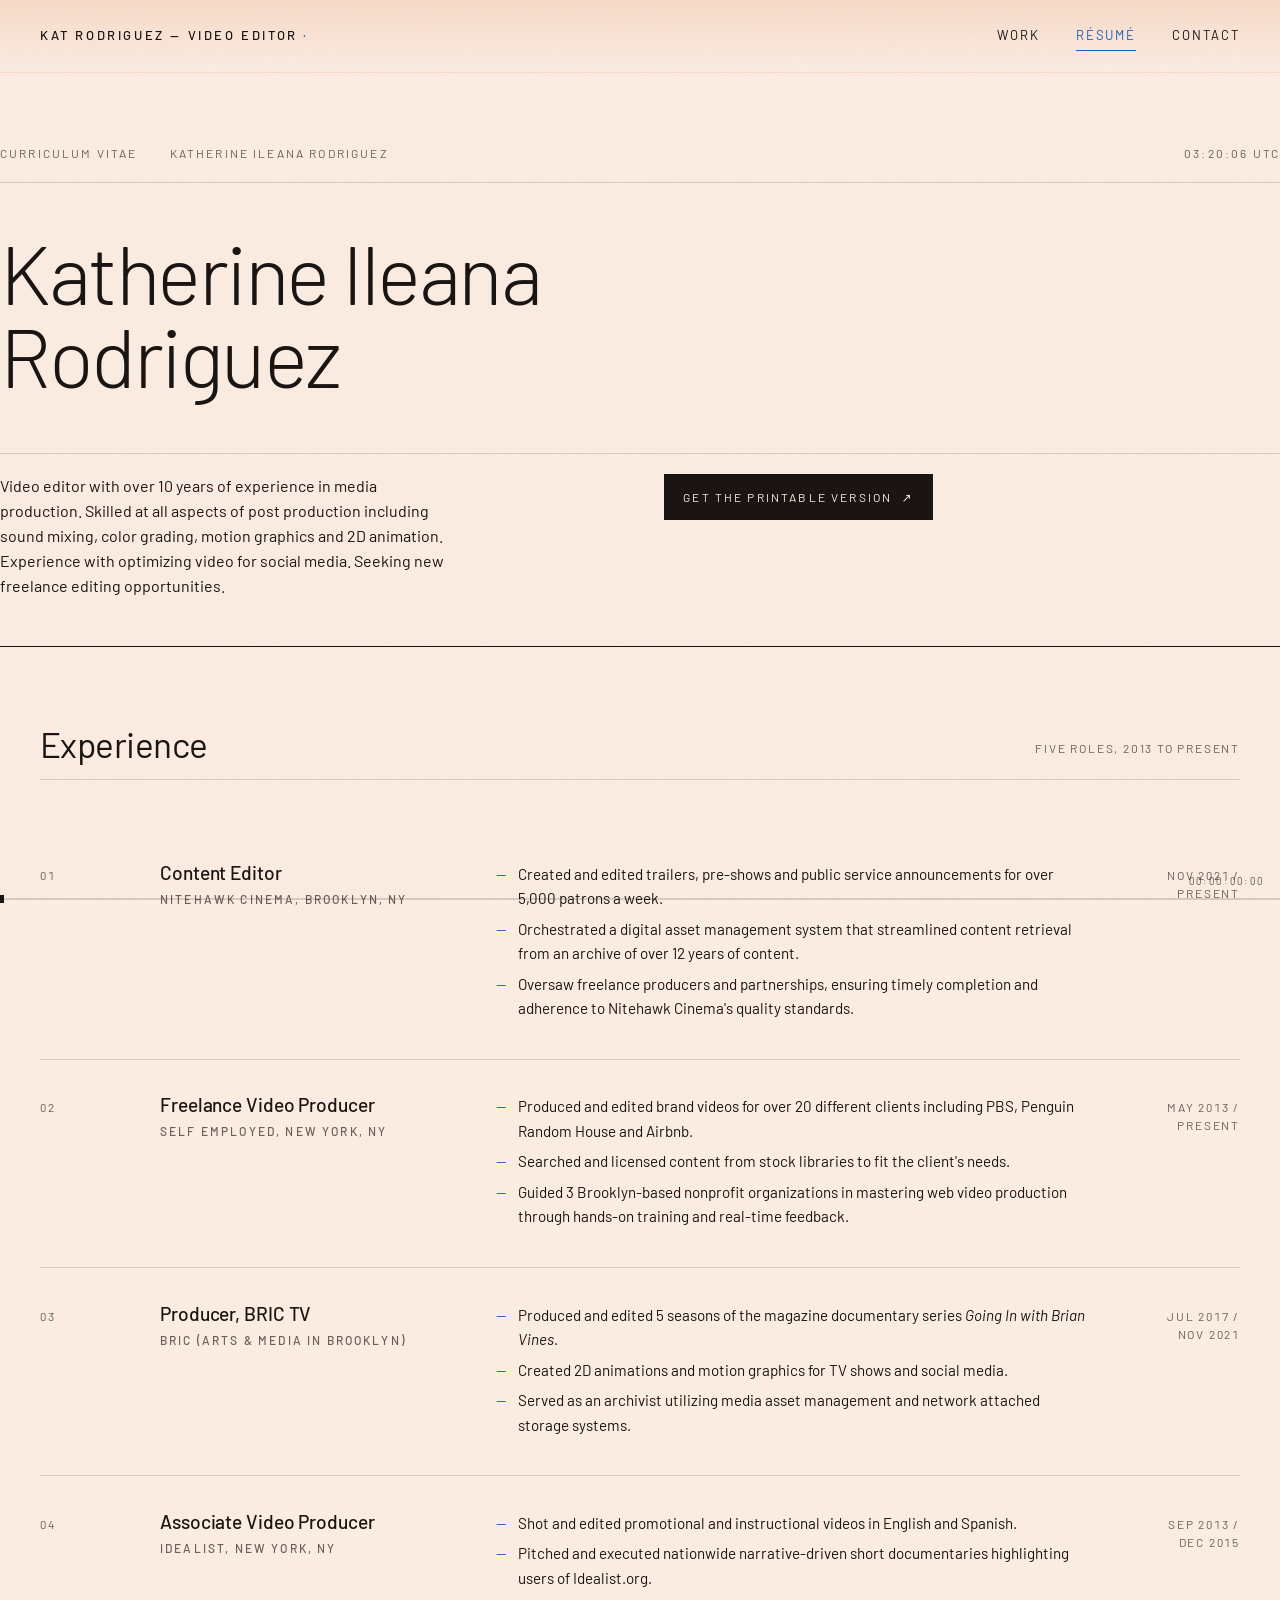
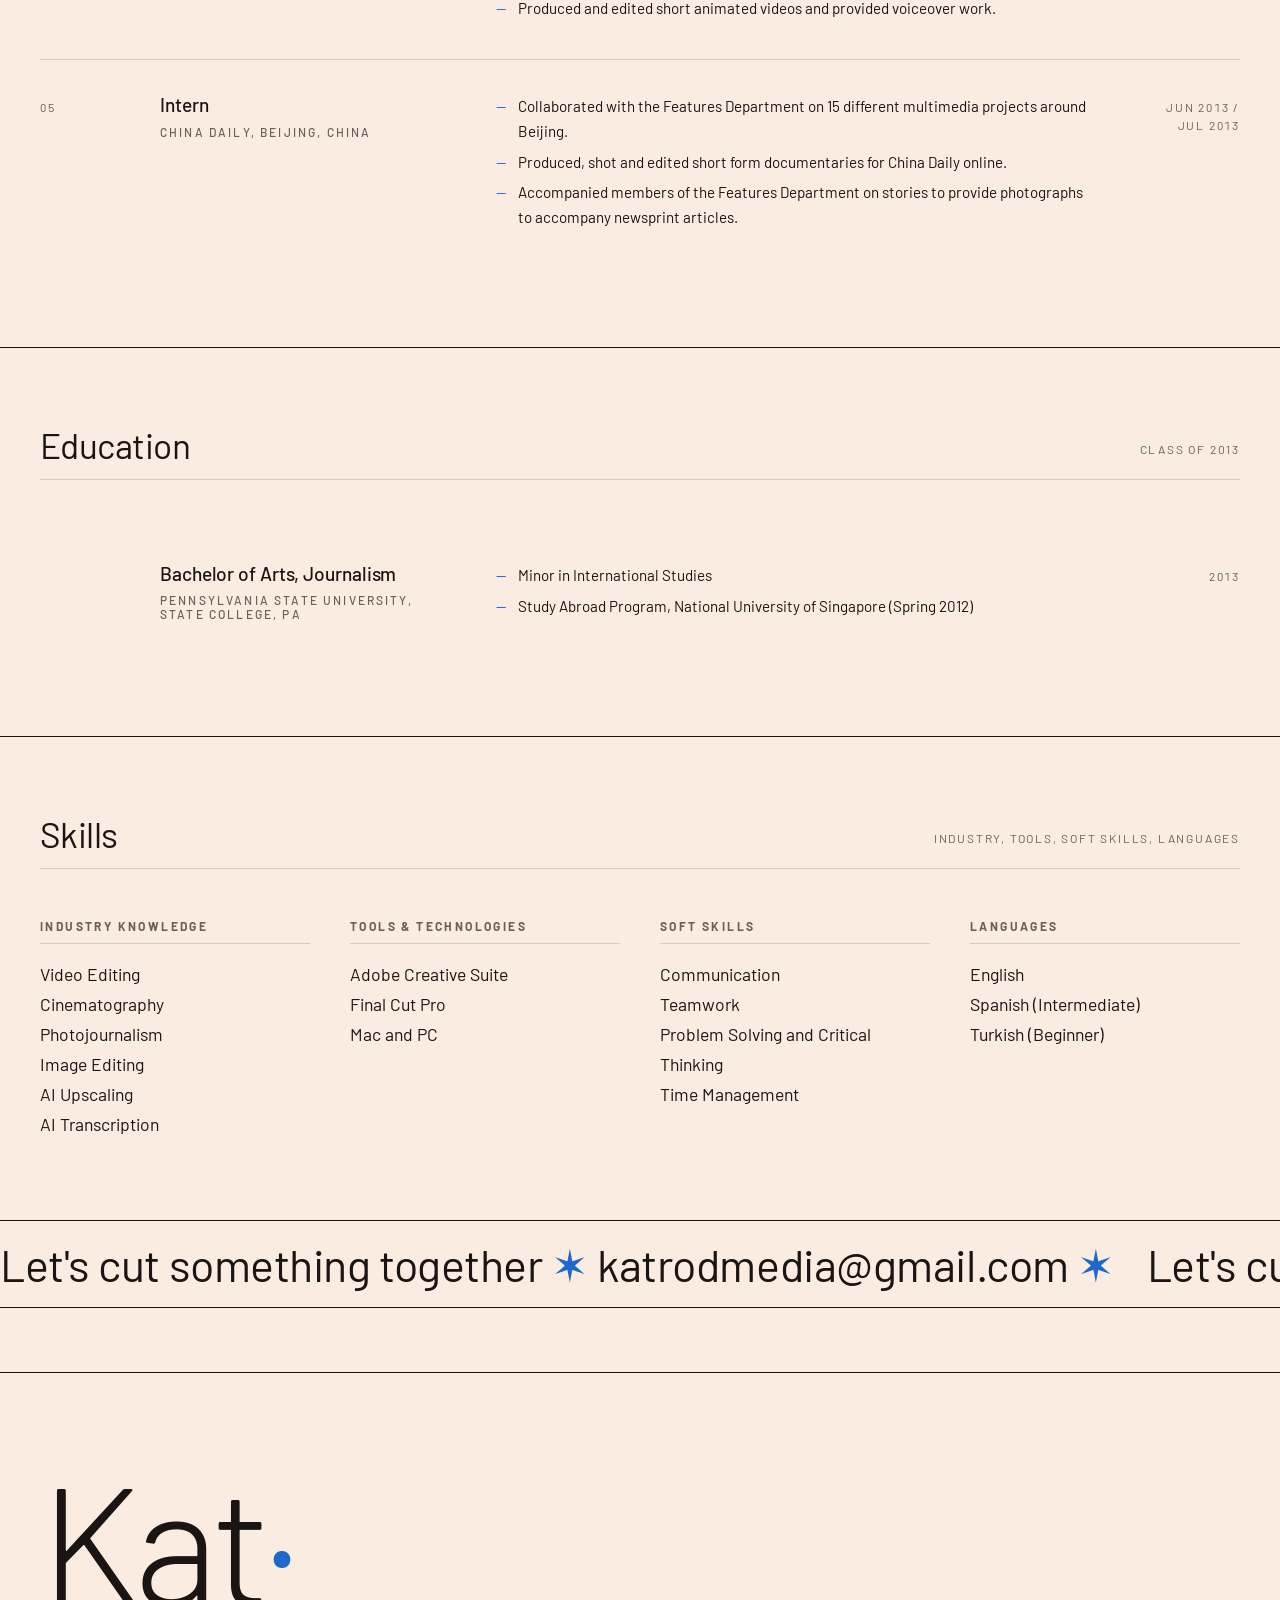
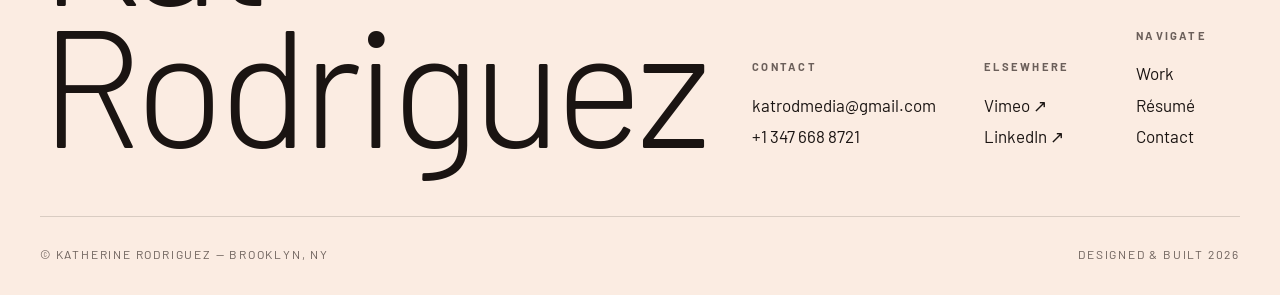
==== resume.html @ 5647196c "Add files" ====
<!doctype html>
<html lang="en">
<head>
  <meta charset="utf-8" />
  <meta name="viewport" content="width=device-width, initial-scale=1" />
  <title>Résumé — Kat Rodriguez</title>
  <meta name="description" content="Résumé of Katherine Ileana Rodriguez — video editor with 10+ years of media production experience across documentary, episodic, and brand work." />
  <meta property="og:title" content="Résumé — Kat Rodriguez" />
  <meta property="og:description" content="Video editor. Ten years across documentary, episodic, and brand work." />
  <meta property="og:image" content="assets/portrait.jpg" />
  <meta name="theme-color" content="#FBECE2" />
  <link rel="icon" href="data:image/svg+xml,%3Csvg xmlns='http://www.w3.org/2000/svg' viewBox='0 0 64 64'%3E%3Crect width='64' height='64' fill='%23FBECE2'/%3E%3Ctext x='32' y='44' text-anchor='middle' font-family='Georgia' font-style='italic' font-size='42' fill='%231D67CD'%3EK%3C/text%3E%3C/svg%3E" />
  <link rel="stylesheet" href="styles.css" />
</head>
<body>

<header>
  <a href="index.html" class="mark">Kat Rodriguez<span> — Video Editor</span> <span class="dot">·</span></a>
  <nav>
    <a href="index.html">Work</a>
    <a href="resume.html" class="current nav-cv">Résumé</a>
    <a href="contact.html">Contact</a>
  </nav>
</header>

<main>
  <section class="resume-head container">
    <div class="slate rise rise-sm">
      <div class="left">
        <span class="label">Curriculum Vitae</span>
        <span class="label">Katherine Ileana Rodriguez</span>
      </div>
      <div class="right">
        <span class="label" data-clock>—</span>
      </div>
    </div>

    <h1 class="resume-name rise d1">Katherine Ileana Rodriguez</h1>

    <div class="resume-sub rise d3">
      <p>Video editor with over 10 years of experience in media production. Skilled at all aspects of post production including sound mixing, color grading, motion graphics and 2D animation. Experience with optimizing video for social media. Seeking new freelance editing opportunities.</p>
      <div>
        <a class="btn" href="assets/kat-rodriguez-resume.pdf" target="_blank" rel="noopener">
          Get the printable version <span class="arrow">↗</span>
        </a>
      </div>
    </div>
  </section>

  <section class="resume-section reveal">
    <div class="container">
      <div class="resume-section-head">
        <h2>Experience</h2>
        <span class="meta">Five roles, 2013 to present</span>
      </div>

      <div class="resume-row">
        <span class="idx">01</span>
        <div class="resume-role">
          Content Editor
          <span class="company">Nitehawk Cinema, Brooklyn, NY</span>
        </div>
        <ul class="resume-bullets">
          <li>Created and edited trailers, pre-shows and public service announcements for over 5,000 patrons a week.</li>
          <li>Orchestrated a digital asset management system that streamlined content retrieval from an archive of over 12 years of content.</li>
          <li>Oversaw freelance producers and partnerships, ensuring timely completion and adherence to Nitehawk Cinema&apos;s quality standards.</li>
        </ul>
        <span class="resume-dates">Nov 2021 /<br/>Present</span>
      </div>

      <div class="resume-row">
        <span class="idx">02</span>
        <div class="resume-role">
          Freelance Video Producer
          <span class="company">Self Employed, New York, NY</span>
        </div>
        <ul class="resume-bullets">
          <li>Produced and edited brand videos for over 20 different clients including PBS, Penguin Random House and Airbnb.</li>
          <li>Searched and licensed content from stock libraries to fit the client&apos;s needs.</li>
          <li>Guided 3 Brooklyn-based nonprofit organizations in mastering web video production through hands-on training and real-time feedback.</li>
        </ul>
        <span class="resume-dates">May 2013 /<br/>Present</span>
      </div>

      <div class="resume-row">
        <span class="idx">03</span>
        <div class="resume-role">
          Producer, BRIC TV
          <span class="company">BRIC (Arts &amp; Media in Brooklyn)</span>
        </div>
        <ul class="resume-bullets">
          <li>Produced and edited 5 seasons of the magazine documentary series <em>Going In with Brian Vines</em>.</li>
          <li>Created 2D animations and motion graphics for TV shows and social media.</li>
          <li>Served as an archivist utilizing media asset management and network attached storage systems.</li>
        </ul>
        <span class="resume-dates">Jul 2017 /<br/>Nov 2021</span>
      </div>

      <div class="resume-row">
        <span class="idx">04</span>
        <div class="resume-role">
          Associate Video Producer
          <span class="company">Idealist, New York, NY</span>
        </div>
        <ul class="resume-bullets">
          <li>Shot and edited promotional and instructional videos in English and Spanish.</li>
          <li>Pitched and executed nationwide narrative-driven short documentaries highlighting users of Idealist.org.</li>
          <li>Produced and edited short animated videos and provided voiceover work.</li>
        </ul>
        <span class="resume-dates">Sep 2013 /<br/>Dec 2015</span>
      </div>

      <div class="resume-row">
        <span class="idx">05</span>
        <div class="resume-role">
          Intern
          <span class="company">China Daily, Beijing, China</span>
        </div>
        <ul class="resume-bullets">
          <li>Collaborated with the Features Department on 15 different multimedia projects around Beijing.</li>
          <li>Produced, shot and edited short form documentaries for China Daily online.</li>
          <li>Accompanied members of the Features Department on stories to provide photographs to accompany newsprint articles.</li>
        </ul>
        <span class="resume-dates">Jun 2013 /<br/>Jul 2013</span>
      </div>
    </div>
  </section>

  <section class="resume-section reveal">
    <div class="container">
      <div class="resume-section-head">
        <h2>Education</h2>
        <span class="meta">Class of 2013</span>
      </div>

      <div class="resume-row">
        <span class="idx" aria-hidden="true"></span>
        <div class="resume-role">
          Bachelor of Arts, Journalism
          <span class="company">Pennsylvania State University, State College, PA</span>
        </div>
        <ul class="resume-bullets">
          <li>Minor in International Studies</li>
          <li>Study Abroad Program, National University of Singapore (Spring 2012)</li>
        </ul>
        <span class="resume-dates">2013</span>
      </div>
    </div>
  </section>

  <section class="resume-section reveal">
    <div class="container">
      <div class="resume-section-head">
        <h2>Skills</h2>
        <span class="meta">Industry, tools, soft skills, languages</span>
      </div>

      <div class="skills-grid">
        <div class="skill-col">
          <h3>Industry Knowledge</h3>
          <ul>
            <li>Video Editing</li>
            <li>Cinematography</li>
            <li>Photojournalism</li>
            <li>Image Editing</li>
            <li>AI Upscaling</li>
            <li>AI Transcription</li>
          </ul>
        </div>
        <div class="skill-col">
          <h3>Tools &amp; Technologies</h3>
          <ul>
            <li>Adobe Creative Suite</li>
            <li>Final Cut Pro</li>
            <li>Mac and PC</li>
          </ul>
        </div>
        <div class="skill-col">
          <h3>Soft Skills</h3>
          <ul>
            <li>Communication</li>
            <li>Teamwork</li>
            <li>Problem Solving and Critical Thinking</li>
            <li>Time Management</li>
          </ul>
        </div>
        <div class="skill-col">
          <h3>Languages</h3>
          <ul>
            <li>English</li>
            <li>Spanish (Intermediate)</li>
            <li>Turkish (Beginner)</li>
          </ul>
        </div>
      </div>
    </div>
  </section>

  <div class="marquee" aria-hidden="true">
    <div class="marquee-track">
      <span>Let&apos;s cut something together <span class="dot">✶</span> katrodmedia@gmail.com <span class="dot">✶</span></span>
      <span>Let&apos;s cut something together <span class="dot">✶</span> katrodmedia@gmail.com <span class="dot">✶</span></span>
    </div>
  </div>
</main>

<footer>
  <div class="container">
    <div class="footer-grid">
      <div class="footer-mark">
        Kat<span class="dot">·</span><br/>
        Rodriguez
      </div>
      <div class="footer-col">
        <h4>Contact</h4>
        <a href="mailto:katrodmedia@gmail.com">katrodmedia@gmail.com</a>
        <a href="tel:+13476688721">+1 347 668 8721</a>
      </div>
      <div class="footer-col">
        <h4>Elsewhere</h4>
        <a href="https://vimeo.com/katrod" target="_blank" rel="noopener">Vimeo ↗</a>
        <a href="https://www.linkedin.com/in/katherineirodriguez" target="_blank" rel="noopener">LinkedIn ↗</a>
      </div>
      <div class="footer-col">
        <h4>Navigate</h4>
        <a href="index.html">Work</a>
        <a href="resume.html">Résumé</a>
        <a href="contact.html">Contact</a>
      </div>
    </div>
    <div class="footer-meta">
      <span>© Katherine Rodriguez — Brooklyn, NY</span>
      <span>Designed &amp; built 2026</span>
    </div>
  </div>
</footer>

<div class="timeline" aria-hidden="true">
  <div class="timeline-progress"></div>
  <div class="timeline-head"></div>
</div>
<div class="timeline-tc" aria-hidden="true" data-scroll-tc>00:00:00:00</div>

<script src="main.js"></script>
</body>
</html>
---- styles.css ----
@import url('https://fonts.googleapis.com/css2?family=Barlow:ital,wght@0,300;0,400;0,500;0,600;1,300;1,400;1,500&display=swap');

:root {
  --bg: #FBECE2;
  --bg-deep: #F4E1D2;
  --ink: #1A1412;
  --ink-soft: #6B5F5A;
  --rule-soft: rgba(26, 20, 18, 0.15);
  --accent: #1D67CD;
  --accent-deep: #0D4E9F;
  --mat: #1a1412;
}

* { margin: 0; padding: 0; box-sizing: border-box; }

html { scroll-behavior: smooth; }

body {
  background: var(--bg);
  color: var(--ink);
  font-family: 'Barlow', system-ui, -apple-system, sans-serif;
  font-weight: 400;
  font-size: 17px;
  line-height: 1.5;
  -webkit-font-smoothing: antialiased;
  text-rendering: optimizeLegibility;
  overflow-x: hidden;
}

/* Film grain — gives everything a tactile, photographic feel */
body::before {
  content: '';
  position: fixed; inset: 0;
  background-image: url("data:image/svg+xml,%3Csvg viewBox='0 0 400 400' xmlns='http://www.w3.org/2000/svg'%3E%3Cfilter id='n'%3E%3CfeTurbulence type='fractalNoise' baseFrequency='0.85' numOctaves='3' stitchTiles='stitch'/%3E%3C/filter%3E%3Crect width='100%25' height='100%25' filter='url(%23n)' opacity='0.55'/%3E%3C/svg%3E");
  opacity: 0.06;
  pointer-events: none;
  z-index: 100;
  mix-blend-mode: multiply;
}

::selection { background: var(--accent); color: var(--bg); }

a { color: inherit; text-decoration: none; }

.em { font-style: italic; color: var(--accent); font-weight: 400; }
.mono { font-variant-numeric: tabular-nums; }
.label { font-size: 0.75rem; letter-spacing: 0.18em; text-transform: uppercase; color: var(--ink-soft); }

.container { max-width: 1480px; margin: 0 auto; padding: 0 2.5rem; }

/* ———————————————————————————————————————————————————— header */
header {
  position: fixed; top: 0; left: 0; right: 0;
  padding: 1.5rem 2.5rem;
  display: flex; justify-content: space-between; align-items: center;
  z-index: 60;
  font-size: 0.8125rem;
  letter-spacing: 0.15em;
  text-transform: uppercase;
  mix-blend-mode: multiply;
  background: linear-gradient(to bottom, var(--bg), transparent);
  transition: background 0.3s ease, padding 0.3s ease, border-color 0.3s ease;
  border-bottom: 1px solid transparent;
}
header.scrolled {
  mix-blend-mode: normal;
  background: rgba(251, 236, 226, 0.88);
  -webkit-backdrop-filter: blur(10px) saturate(140%);
  backdrop-filter: blur(10px) saturate(140%);
  border-bottom-color: var(--rule-soft);
  padding-top: 1rem; padding-bottom: 1rem;
}
header .mark { font-weight: 500; letter-spacing: 0.2em; }
header .mark .dot { color: var(--accent); }
header nav { display: flex; gap: 2.25rem; }
header nav a { position: relative; padding: 2px 0; transition: color 0.2s; }
header nav a::after {
  content: ''; position: absolute; bottom: -3px; left: 0; height: 1px;
  width: 100%; background: currentColor; transform: scaleX(0); transform-origin: right;
  transition: transform 0.3s cubic-bezier(0.65, 0, 0.35, 1);
}
header nav a:hover::after, header nav a.current::after { transform: scaleX(1); transform-origin: left; }
header nav a.current { color: var(--accent); }

/* ———————————————————————————————————————————————————— hero */
.hero { padding: 8rem 0 3rem; position: relative; }
.slate {
  display: flex; justify-content: space-between; align-items: baseline;
  padding-bottom: 1.25rem; margin-bottom: 3rem;
  border-bottom: 1px solid var(--rule-soft);
}
.slate .left, .slate .right { display: flex; gap: 2rem; flex-wrap: wrap; }

.hero-grid {
  display: grid;
  grid-template-columns: 7fr 5fr;
  gap: 4rem;
  align-items: center;
}

.hero-display {
  font-family: 'Barlow', sans-serif;
  font-weight: 300;
  font-size: clamp(2.75rem, 7.5vw, 6.75rem);
  line-height: 1;
  letter-spacing: -0.025em;
  max-width: 12ch;
}
.hero-display .em { font-weight: 300; }

.hero-sub { margin-top: 2.25rem; max-width: 42ch; }
.hero-sub p { font-size: 1.0625rem; line-height: 1.55; margin-bottom: 1rem; color: var(--ink); }
.hero-sub p:last-child { margin-bottom: 0; color: var(--ink-soft); }

.hero-ctas { margin-top: 2.5rem; display: flex; gap: 0.75rem; flex-wrap: wrap; }

.hero-photo {
  aspect-ratio: 4/5;
  position: relative;
  margin-right: 14px;
  margin-bottom: 14px;
}
.hero-photo::before {
  content: '';
  position: absolute; inset: 0;
  background: var(--mat);
  transform: translate(14px, 14px);
  border-radius: 4px;
  z-index: 0;
  transition: transform 0.6s cubic-bezier(0.2, 0, 0, 1);
}
.hero-photo img {
  position: relative;
  z-index: 1;
  width: 100%; height: 100%;
  object-fit: cover;
  border-radius: 4px;
  display: block;
  box-shadow: 0 20px 40px -24px rgba(26, 20, 18, 0.35);
  transition: transform 0.6s cubic-bezier(0.2, 0, 0, 1);
}
.hero-photo:hover::before { transform: translate(18px, 18px); }
.hero-photo:hover img { transform: translate(-2px, -2px); }
.hero-photo::after {
  content: attr(data-caption);
  position: absolute;
  top: calc(100% + 1.5rem);
  left: 0;
  font-size: 0.7rem;
  letter-spacing: 0.22em;
  text-transform: uppercase;
  color: var(--ink-soft);
  z-index: 2;
}

/* ———————————————————————————————————————————————————— selected works */
.works { padding: 6rem 0 3rem; scroll-margin-top: 4rem; }
.works-head {
  display: flex; justify-content: space-between; align-items: baseline;
  padding-bottom: 1.25rem; margin-bottom: 0;
  border-bottom: 1px solid var(--ink);
}
.works-head .title { font-family: 'Barlow', sans-serif; font-weight: 400; font-size: clamp(1.5rem, 2.75vw, 2.25rem); line-height: 1; letter-spacing: -0.015em; }
.works-head .count { font-size: 0.8125rem; letter-spacing: 0.15em; text-transform: uppercase; color: var(--ink-soft); }

.project {
  display: grid;
  grid-template-columns: 3rem 1fr 2.5rem;
  gap: 2.5rem;
  align-items: start;
  padding: 2.25rem 0;
  border-bottom: 1px solid var(--rule-soft);
  transition: padding 0.35s cubic-bezier(0.2, 0, 0, 1), color 0.25s;
  cursor: pointer;
  position: relative;
}
.project:hover { padding-left: 1.5rem; color: var(--accent); }
.project::before {
  content: ''; position: absolute; left: 0; top: 50%;
  width: 0.5rem; height: 1px; background: var(--accent);
  opacity: 0; transform: translateX(-0.5rem);
  transition: opacity 0.3s, transform 0.3s;
}
.project:hover::before { opacity: 1; transform: translateX(0); }
.project .num { font-size: 0.75rem; letter-spacing: 0.15em; color: var(--ink-soft); font-variant-numeric: tabular-nums; padding-top: 0.6rem; }
.project .title {
  font-family: 'Barlow', sans-serif;
  font-weight: 400;
  font-size: clamp(1.4rem, 3vw, 2.5rem);
  line-height: 1.05;
  letter-spacing: -0.015em;
}
.project .title em { font-style: italic; font-weight: 400; color: var(--ink-soft); }
.project:hover .title em { color: currentColor; }
.project-meta {
  list-style: none;
  display: flex;
  flex-wrap: wrap;
  gap: 0.45rem 1.25rem;
  margin-top: 0.85rem;
  font-size: 0.7rem;
  letter-spacing: 0.18em;
  text-transform: uppercase;
  color: var(--ink-soft);
  font-variant-numeric: tabular-nums;
}
.project-meta li { position: relative; }
.project-meta li + li::before {
  content: ''; position: absolute; left: -0.7rem; top: 50%;
  width: 3px; height: 3px;
  border-radius: 50%;
  background: var(--rule-soft);
  transform: translateY(-50%);
}
.project:hover .project-meta { color: inherit; }
.project:hover .project-meta li + li::before { background: currentColor; opacity: 0.35; }
.project .arrow {
  font-size: 1.35rem; padding-top: 0.35rem; text-align: right;
  transition: transform 0.35s cubic-bezier(0.2, 0, 0, 1);
}
.project:hover .arrow { transform: translate(4px, -4px); }

.works-foot {
  display: grid;
  grid-template-columns: 1fr auto;
  gap: 2rem;
  align-items: center;
  padding: 2.5rem 1.25rem 2.5rem 0;
  border-top: 1px solid var(--ink);
  margin-top: 1rem;
  color: var(--ink);
  text-decoration: none;
  transition: color 0.25s, padding 0.4s cubic-bezier(0.2, 0, 0, 1);
  position: relative;
  overflow: hidden;
}
.works-foot::after {
  content: ''; position: absolute; left: 0; right: 0; bottom: 0;
  height: 0; background: var(--ink);
  transition: height 0.35s cubic-bezier(0.2, 0, 0, 1);
}
.works-foot:hover { padding-left: 1.5rem; color: var(--bg); }
.works-foot:hover::after { height: 100%; top: 0; }
.works-foot > * { position: relative; z-index: 1; }
.works-foot .label {
  display: block;
  font-size: 0.75rem; letter-spacing: 0.2em; text-transform: uppercase;
  color: var(--ink-soft);
  margin-bottom: 0.4rem;
  transition: color 0.25s;
}
.works-foot:hover .label { color: rgba(251,236,226,0.6); }
.works-foot .prompt {
  font-family: 'Barlow', sans-serif;
  font-weight: 300;
  font-size: clamp(1.75rem, 3.75vw, 2.75rem);
  line-height: 1;
  letter-spacing: -0.02em;
}
.works-foot .arrow {
  font-size: clamp(1.75rem, 3.5vw, 2.5rem);
  line-height: 1;
  transition: transform 0.4s cubic-bezier(0.2, 0, 0, 1);
}
.works-foot:hover .arrow { transform: translate(8px, -8px); }

/* Hover preview — floats near cursor */
.preview {
  position: fixed;
  width: 420px; aspect-ratio: 16/9;
  pointer-events: none;
  opacity: 0;
  transform: translate(-50%, -50%) scale(0.92) rotate(-1.5deg);
  transition: opacity 0.28s cubic-bezier(0.2, 0, 0, 1), transform 0.28s cubic-bezier(0.2, 0, 0, 1);
  z-index: 40;
  overflow: hidden;
  box-shadow: 0 30px 80px -20px rgba(26,20,18,0.35);
}
.preview.active { opacity: 1; transform: translate(-50%, -50%) scale(1) rotate(-1.5deg); }
.pv-media { position: absolute; inset: 0; overflow: hidden; background: #0b0706; }
.pv-thumb { width: 100%; height: 100%; object-fit: cover; display: block; filter: saturate(1.05); }
.pv-video { position: absolute; inset: 0; opacity: 0; transition: opacity 0.35s ease; pointer-events: none; }
.pv-video.ready { opacity: 1; }
.pv-video iframe { width: 100%; height: 100%; border: 0; pointer-events: none; }
.preview-chrome {
  position: absolute; inset: 0; display: flex; flex-direction: column; justify-content: space-between;
  padding: 0.75rem 1rem; color: white;
  font-size: 0.6875rem; letter-spacing: 0.2em; text-transform: uppercase;
  background: linear-gradient(to bottom, rgba(0,0,0,0.45), rgba(0,0,0,0.1) 30%, rgba(0,0,0,0) 60%, rgba(0,0,0,0.55));
  font-variant-numeric: tabular-nums;
}
.preview-chrome .tc { display: flex; justify-content: space-between; }
.preview-chrome .play { display: flex; justify-content: space-between; align-items: center; }
.preview-chrome .play-btn {
  display: inline-flex; align-items: center; gap: 0.5rem;
  font-size: 0.6875rem; letter-spacing: 0.25em;
}

/* ———————————————————————————————————————————————————— clients masthead */
.clients {
  padding: 6rem 0 4rem;
}
.clients-head {
  display: flex; justify-content: space-between; align-items: baseline;
  padding-bottom: 1.25rem; margin-bottom: 2.5rem;
  border-bottom: 1px solid var(--rule-soft);
}
.clients-head .title {
  font-family: 'Barlow', sans-serif; font-weight: 400;
  font-size: clamp(1.25rem, 2.25vw, 1.875rem);
  line-height: 1; letter-spacing: -0.01em;
}
.clients-head .count { font-size: 0.75rem; letter-spacing: 0.15em; text-transform: uppercase; color: var(--ink-soft); }

.clients-grid {
  display: grid;
  grid-template-columns: repeat(3, 1fr);
  gap: 0;
}
.clients-grid li {
  list-style: none;
  font-family: 'Barlow', sans-serif;
  font-weight: 300;
  font-size: clamp(1.35rem, 2.3vw, 1.85rem);
  line-height: 1.2;
  letter-spacing: -0.015em;
  padding: 1rem 0;
  border-top: 1px solid var(--rule-soft);
  position: relative;
}
.clients-grid li:nth-child(-n+3) { border-top: 0; padding-top: 0; }
.clients-grid li .role {
  display: block;
  font-size: 0.7rem; letter-spacing: 0.2em; text-transform: uppercase;
  color: var(--ink-soft); font-weight: 400;
  margin-top: 0.25rem;
}

/* ———————————————————————————————————————————————————— timeline playhead */
.timeline {
  position: fixed;
  bottom: 0; left: 0; right: 0;
  height: 2px;
  background: var(--rule-soft);
  z-index: 55;
  pointer-events: none;
}
.timeline-progress {
  height: 100%;
  width: 0;
  background: var(--ink);
  transition: width 0.08s linear;
}
.timeline-head {
  position: absolute;
  top: -3px; left: 0;
  width: 8px; height: 8px;
  background: var(--ink);
  transform: translateX(-4px);
  transition: left 0.08s linear;
}
.timeline-tc {
  position: fixed;
  bottom: 10px; right: 1rem;
  font-size: 0.65rem; letter-spacing: 0.2em;
  color: var(--ink-soft);
  font-variant-numeric: tabular-nums;
  pointer-events: none;
  z-index: 55;
  mix-blend-mode: multiply;
}

/* ———————————————————————————————————————————————————— about strip */
.about {
  display: grid; grid-template-columns: 5fr 7fr;
  gap: 4rem; align-items: center;
  padding: 9rem 0;
}
.about-photo {
  aspect-ratio: 4/5;
  overflow: hidden;
  position: relative;
  background: var(--accent);
}
.about-photo img {
  width: 100%; height: 100%; object-fit: cover;
  mix-blend-mode: multiply;
  filter: contrast(1.08) saturate(0.9);
  transition: transform 1.2s cubic-bezier(0.2, 0, 0, 1);
}
.about-photo:hover img { transform: scale(1.03); }
.about-photo::after {
  content: attr(data-caption);
  position: absolute; bottom: 0.75rem; left: 0.75rem;
  color: var(--bg);
  font-size: 0.6875rem; letter-spacing: 0.22em; text-transform: uppercase;
  mix-blend-mode: difference;
}
.about-text { font-family: 'Barlow', sans-serif; font-weight: 400; font-size: clamp(1.1rem, 1.5vw, 1.25rem); line-height: 1.6; max-width: 50ch; }
.about-text p + p { margin-top: 1.25rem; }
.about-text a { color: var(--accent); border-bottom: 1px solid currentColor; padding-bottom: 1px; }
.about-text a:hover { color: var(--accent-deep); }

.about-meta {
  margin-top: 3rem;
  display: grid; grid-template-columns: 1fr 1fr 1fr; gap: 2rem;
  padding-top: 1.25rem;
  border-top: 1px solid var(--rule-soft);
  font-family: 'Barlow', sans-serif;
}
.about-meta dt { font-size: 0.7rem; letter-spacing: 0.18em; text-transform: uppercase; color: var(--ink-soft); margin-bottom: 0.35rem; }
.about-meta dd { font-size: 0.9rem; }

/* ———————————————————————————————————————————————————— marquee */
.marquee {
  overflow: hidden; white-space: nowrap;
  border-top: 1px solid var(--ink); border-bottom: 1px solid var(--ink);
  padding: 1.3rem 0;
  font-family: 'Barlow', sans-serif;
  font-weight: 400;
  font-size: clamp(1.5rem, 3.5vw, 3rem);
  letter-spacing: -0.01em;
  line-height: 1;
}
.marquee-track { display: inline-flex; gap: 2rem; animation: marquee 55s linear infinite; white-space: nowrap; will-change: transform; }
.marquee-track .dot { color: var(--accent); }
@keyframes marquee { from { transform: translateX(0); } to { transform: translateX(-50%); } }

/* ———————————————————————————————————————————————————— footer */
footer {
  padding: 6rem 0 2rem;
  border-top: 1px solid var(--ink);
  margin-top: 4rem;
}
.footer-grid { display: grid; grid-template-columns: 2fr 1fr 1fr 1fr; gap: 3rem; align-items: end; }
.footer-mark {
  font-family: 'Barlow', sans-serif; font-weight: 300;
  font-size: clamp(4rem, 13vw, 13rem);
  line-height: 0.85;
  letter-spacing: -0.04em;
}
.footer-mark .dot { color: var(--accent); }
.footer-col h4 { font-size: 0.7rem; letter-spacing: 0.2em; text-transform: uppercase; margin-bottom: 0.85rem; color: var(--ink-soft); }
.footer-col a { display: block; padding: 0.18rem 0; transition: color 0.2s, padding 0.2s; }
.footer-col a:hover { color: var(--accent); padding-left: 0.35rem; }
.footer-meta {
  padding-top: 1.75rem; margin-top: 4rem;
  border-top: 1px solid var(--rule-soft);
  display: flex; justify-content: space-between; flex-wrap: wrap; gap: 1rem;
  font-size: 0.75rem; letter-spacing: 0.15em; text-transform: uppercase;
  color: var(--ink-soft);
}

/* ———————————————————————————————————————————————————— lightbox */
.lightbox {
  position: fixed; inset: 0;
  background: rgba(10, 7, 5, 0.94);
  display: flex; align-items: center; justify-content: center;
  z-index: 200;
  opacity: 0; pointer-events: none;
  transition: opacity 0.35s cubic-bezier(0.2, 0, 0, 1);
  backdrop-filter: blur(6px);
}
.lightbox.active { opacity: 1; pointer-events: all; }
.lightbox-inner { width: 92%; max-width: 1280px; aspect-ratio: 16/9; position: relative; box-shadow: 0 50px 120px -10px rgba(0,0,0,0.6); }
.lightbox iframe { width: 100%; height: 100%; border: 0; display: block; background: black; }
.lightbox-close {
  position: absolute; top: -2.75rem; right: 0;
  background: none; border: none; color: rgba(255,255,255,0.7); cursor: pointer;
  font-size: 0.75rem; letter-spacing: 0.25em; text-transform: uppercase;
  padding: 0.5rem 0.5rem 0.5rem 1rem; transition: color 0.2s;
  font-family: 'Barlow', sans-serif;
}
.lightbox-close:hover { color: white; }

/* ———————————————————————————————————————————————————— resume */
.resume-head { padding: 9rem 0 3rem; }
.resume-name {
  font-family: 'Barlow', sans-serif;
  font-weight: 300;
  font-size: clamp(2.5rem, 6.5vw, 5.5rem);
  line-height: 1;
  letter-spacing: -0.03em;
  max-width: 18ch;
}
.resume-name .em { font-weight: 300; }
.resume-sub {
  display: grid; grid-template-columns: 1fr 1fr;
  gap: 3rem; margin-top: 3.5rem;
  padding-top: 1.25rem;
  border-top: 1px solid var(--rule-soft);
}
.resume-sub p { font-size: 1rem; line-height: 1.55; max-width: 50ch; }
.btn {
  display: inline-flex; align-items: center; gap: 0.6rem;
  padding: 0.85rem 1.2rem;
  background: var(--ink); color: var(--bg);
  font-size: 0.75rem; letter-spacing: 0.18em; text-transform: uppercase;
  transition: background 0.2s, transform 0.2s;
}
.btn:hover { background: var(--accent); transform: translateY(-2px); }
.btn .arrow { display: inline-block; transition: transform 0.25s cubic-bezier(0.2, 0, 0, 1); }
.btn:hover .arrow { transform: translateY(3px); }

.btn-ghost {
  display: inline-flex; align-items: center; gap: 0.6rem;
  padding: 0.85rem 1.2rem;
  border: 1px solid var(--ink);
  color: var(--ink);
  font-size: 0.75rem; letter-spacing: 0.18em; text-transform: uppercase;
  transition: background 0.2s, color 0.2s, border-color 0.2s;
}
.btn-ghost:hover { background: var(--ink); color: var(--bg); }
.btn-ghost .arrow { display: inline-block; transition: transform 0.2s; }
.btn-ghost:hover .arrow { transform: translate(2px, 0); }

.resume-section { padding: 5rem 0; border-top: 1px solid var(--ink); }
.resume-section-head {
  display: grid; grid-template-columns: 1fr 3fr; gap: 3rem;
  margin-bottom: 3rem;
  padding-bottom: 1rem;
  border-bottom: 1px solid var(--rule-soft);
}
.resume-section-head h2 { font-family: 'Barlow', sans-serif; font-weight: 400; font-size: clamp(1.5rem, 2.75vw, 2.25rem); line-height: 1; letter-spacing: -0.015em; }
.resume-section-head .meta { font-size: 0.75rem; letter-spacing: 0.15em; text-transform: uppercase; color: var(--ink-soft); text-align: right; padding-top: 0.75rem; }

.resume-row {
  display: grid; grid-template-columns: 5rem 1fr 2fr 7rem;
  gap: 2.5rem;
  padding: 2rem 0;
  border-bottom: 1px solid var(--rule-soft);
  align-items: baseline;
}
.resume-row:last-of-type { border-bottom: 0; }
.resume-row .idx { font-size: 0.75rem; letter-spacing: 0.15em; color: var(--ink-soft); font-variant-numeric: tabular-nums; padding-top: 0.4rem; }
.resume-role {
  font-family: 'Barlow', sans-serif;
  font-weight: 500;
  font-size: clamp(1.1rem, 1.5vw, 1.35rem);
  line-height: 1.2;
  letter-spacing: -0.005em;
}
.resume-role .company {
  display: block;
  font-family: 'Barlow', sans-serif; font-weight: 500;
  font-size: 0.75rem; letter-spacing: 0.18em; text-transform: uppercase;
  color: var(--ink-soft); margin-top: 0.5rem;
}
.resume-bullets { font-size: 0.95rem; line-height: 1.6; }
.resume-bullets li { list-style: none; padding-left: 1.35rem; position: relative; margin-bottom: 0.4rem; }
.resume-bullets li::before { content: '—'; position: absolute; left: 0; color: var(--accent); }
.resume-dates {
  font-size: 0.75rem; letter-spacing: 0.15em; text-transform: uppercase;
  color: var(--ink-soft); text-align: right;
  font-variant-numeric: tabular-nums;
  padding-top: 0.4rem;
}

.skills-grid { display: grid; grid-template-columns: repeat(4, 1fr); gap: 2.5rem; }
@media (max-width: 1100px) { .skills-grid { grid-template-columns: repeat(2, 1fr); } }
.skill-col h3 { font-size: 0.75rem; letter-spacing: 0.2em; text-transform: uppercase; margin-bottom: 1rem; color: var(--ink-soft); padding-bottom: 0.5rem; border-bottom: 1px solid var(--rule-soft); }
.skill-col ul { list-style: none; }
.skill-col li { font-family: 'Barlow', sans-serif; font-weight: 400; font-size: 1.1rem; line-height: 1.7; }

/* ———————————————————————————————————————————————————— contact */
.contact-lead { padding: 9rem 0 0; }

.contact-headline {
  font-family: 'Barlow', sans-serif;
  font-weight: 300;
  font-size: clamp(2.25rem, 5vw, 4rem);
  line-height: 1.02;
  letter-spacing: -0.025em;
  margin-top: 1rem;
  max-width: 18ch;
}

.contact-lede {
  font-size: 1.0625rem;
  line-height: 1.6;
  max-width: 52ch;
  margin-top: 1.75rem;
  color: var(--ink);
}

.contact-email {
  display: inline-block;
  font-family: 'Barlow', sans-serif;
  font-weight: 400;
  font-size: clamp(1.25rem, 2.5vw, 1.75rem);
  color: var(--accent);
  border-bottom: 1px solid currentColor;
  margin-top: 2rem;
  padding-bottom: 0.2rem;
  letter-spacing: -0.005em;
  transition: color 0.2s, padding 0.25s;
}
.contact-email:hover { color: var(--accent-deep); padding-bottom: 0.4rem; }

.contact-grid {
  display: grid; grid-template-columns: 5fr 7fr;
  gap: 5rem;
  padding: 3rem 0 5rem;
  align-items: start;
}
.contact-info { padding-top: 0.25rem; }
.contact-info .label { display: inline-block; padding-bottom: 0.5rem; border-bottom: 1px solid var(--rule-soft); min-width: 18ch; }
.contact-photo {
  aspect-ratio: 1/1;
  position: relative;
  margin-right: 14px;
  margin-bottom: 14px;
}
.contact-photo::before {
  content: '';
  position: absolute; inset: 0;
  background: var(--mat);
  transform: translate(14px, 14px);
  border-radius: 4px;
  z-index: 0;
  transition: transform 0.6s cubic-bezier(0.2, 0, 0, 1);
}
.contact-photo img {
  position: relative; z-index: 1;
  width: 100%; height: 100%;
  object-fit: cover;
  border-radius: 4px;
  display: block;
  box-shadow: 0 20px 40px -24px rgba(26, 20, 18, 0.35);
  transition: transform 0.6s cubic-bezier(0.2, 0, 0, 1);
}
.contact-photo:hover::before { transform: translate(18px, 18px); }
.contact-photo:hover img { transform: translate(-2px, -2px); }

.contact-list { list-style: none; border-top: 1px solid var(--rule-soft); margin-top: 2rem; }
.contact-list li {
  display: grid; grid-template-columns: 8rem 1fr auto;
  gap: 1.5rem; padding: 1.15rem 0;
  border-bottom: 1px solid var(--rule-soft);
  align-items: baseline;
}
.contact-list .key { font-size: 0.7rem; letter-spacing: 0.2em; text-transform: uppercase; color: var(--ink-soft); padding-top: 0.35rem; }
.contact-list .val { font-family: 'Barlow', sans-serif; font-weight: 400; font-size: 1.125rem; letter-spacing: -0.005em; }
.contact-list a { border-bottom: 1px solid transparent; transition: border-color 0.2s, color 0.2s; }
.contact-list a:hover { color: var(--accent); border-color: currentColor; }
.contact-list .ext { font-size: 0.7rem; letter-spacing: 0.2em; text-transform: uppercase; color: var(--ink-soft); font-family: 'Barlow', sans-serif; padding-top: 0.35rem; }

/* ———————————————————————————————————————————————————— intro animation */
@keyframes rise { from { opacity: 0; transform: translateY(24px); } to { opacity: 1; transform: translateY(0); } }
@keyframes riseSmall { from { opacity: 0; transform: translateY(10px); } to { opacity: 1; transform: translateY(0); } }
.rise { animation: rise 0.95s cubic-bezier(0.2, 0, 0, 1) both; }
span.rise { display: inline-block; }
.rise-sm { animation: riseSmall 0.7s cubic-bezier(0.2, 0, 0, 1) both; }
.d1 { animation-delay: 0.08s; } .d2 { animation-delay: 0.18s; } .d3 { animation-delay: 0.28s; } .d4 { animation-delay: 0.38s; } .d5 { animation-delay: 0.48s; }

/* Scroll reveal (toggled by JS) */
.reveal { opacity: 0; transform: translateY(20px); transition: opacity 0.9s cubic-bezier(0.2, 0, 0, 1), transform 0.9s cubic-bezier(0.2, 0, 0, 1); }
.reveal.in { opacity: 1; transform: translateY(0); }

/* ———————————————————————————————————————————————————— responsive */
@media (max-width: 960px) {
  .hero-display { max-width: none; }
  .hero-grid, .hero-sub, .resume-sub, .about, .contact-grid, .skills-grid, .resume-section-head, .footer-grid { grid-template-columns: 1fr; gap: 2.5rem; }
  .hero-photo { max-width: 420px; aspect-ratio: 4/5; }
  .resume-row { grid-template-columns: 1fr; gap: 0.75rem; padding: 1.75rem 0; }
  .resume-dates, .resume-section-head .meta { text-align: left; }
  .project { grid-template-columns: 2.5rem 1fr 2rem; gap: 1.25rem; }
  .project-meta { font-size: 0.6875rem; gap: 0.4rem 1rem; }
  .clients-grid { grid-template-columns: repeat(2, 1fr); }
  .clients-grid li:nth-child(-n+3) { border-top: 1px solid var(--rule-soft); padding-top: 1rem; }
  .clients-grid li:nth-child(-n+2) { border-top: 0; padding-top: 0; }
  .preview { display: none; }
  .about-photo { max-width: 360px; }
  .contact-photo { max-width: 360px; }
  .contact-list li { grid-template-columns: 1fr auto; gap: 0.5rem 1rem; }
  .contact-list .key { grid-column: 1 / -1; margin-bottom: 0.15rem; padding-top: 0; }
  header { padding: 1.1rem 1.25rem; font-size: 0.75rem; }
  header nav { gap: 1.25rem; }
  header .mark span { display: none; }
  .container { padding: 0 1.25rem; }
  .hero { padding-top: 7rem; }
  .footer-meta { font-size: 0.65rem; }
}
@media (max-width: 640px) {
  .slate { flex-direction: column; align-items: flex-start; gap: 0.6rem; }
  .slate .left, .slate .right { gap: 0.9rem 1.5rem; }
  .slate [data-clock] { display: none; }
}
@media (max-width: 520px) {
  header { font-size: 0.7rem; padding: 1rem 1.1rem; }
  header nav { gap: 0.95rem; }
  .slate .left, .slate .right { font-size: 0.68rem; gap: 0.6rem 1rem; }
  body { font-size: 16px; }
}
@media (max-width: 380px) {
  header nav { gap: 0.75rem; }
  header .mark { letter-spacing: 0.1em; }
}
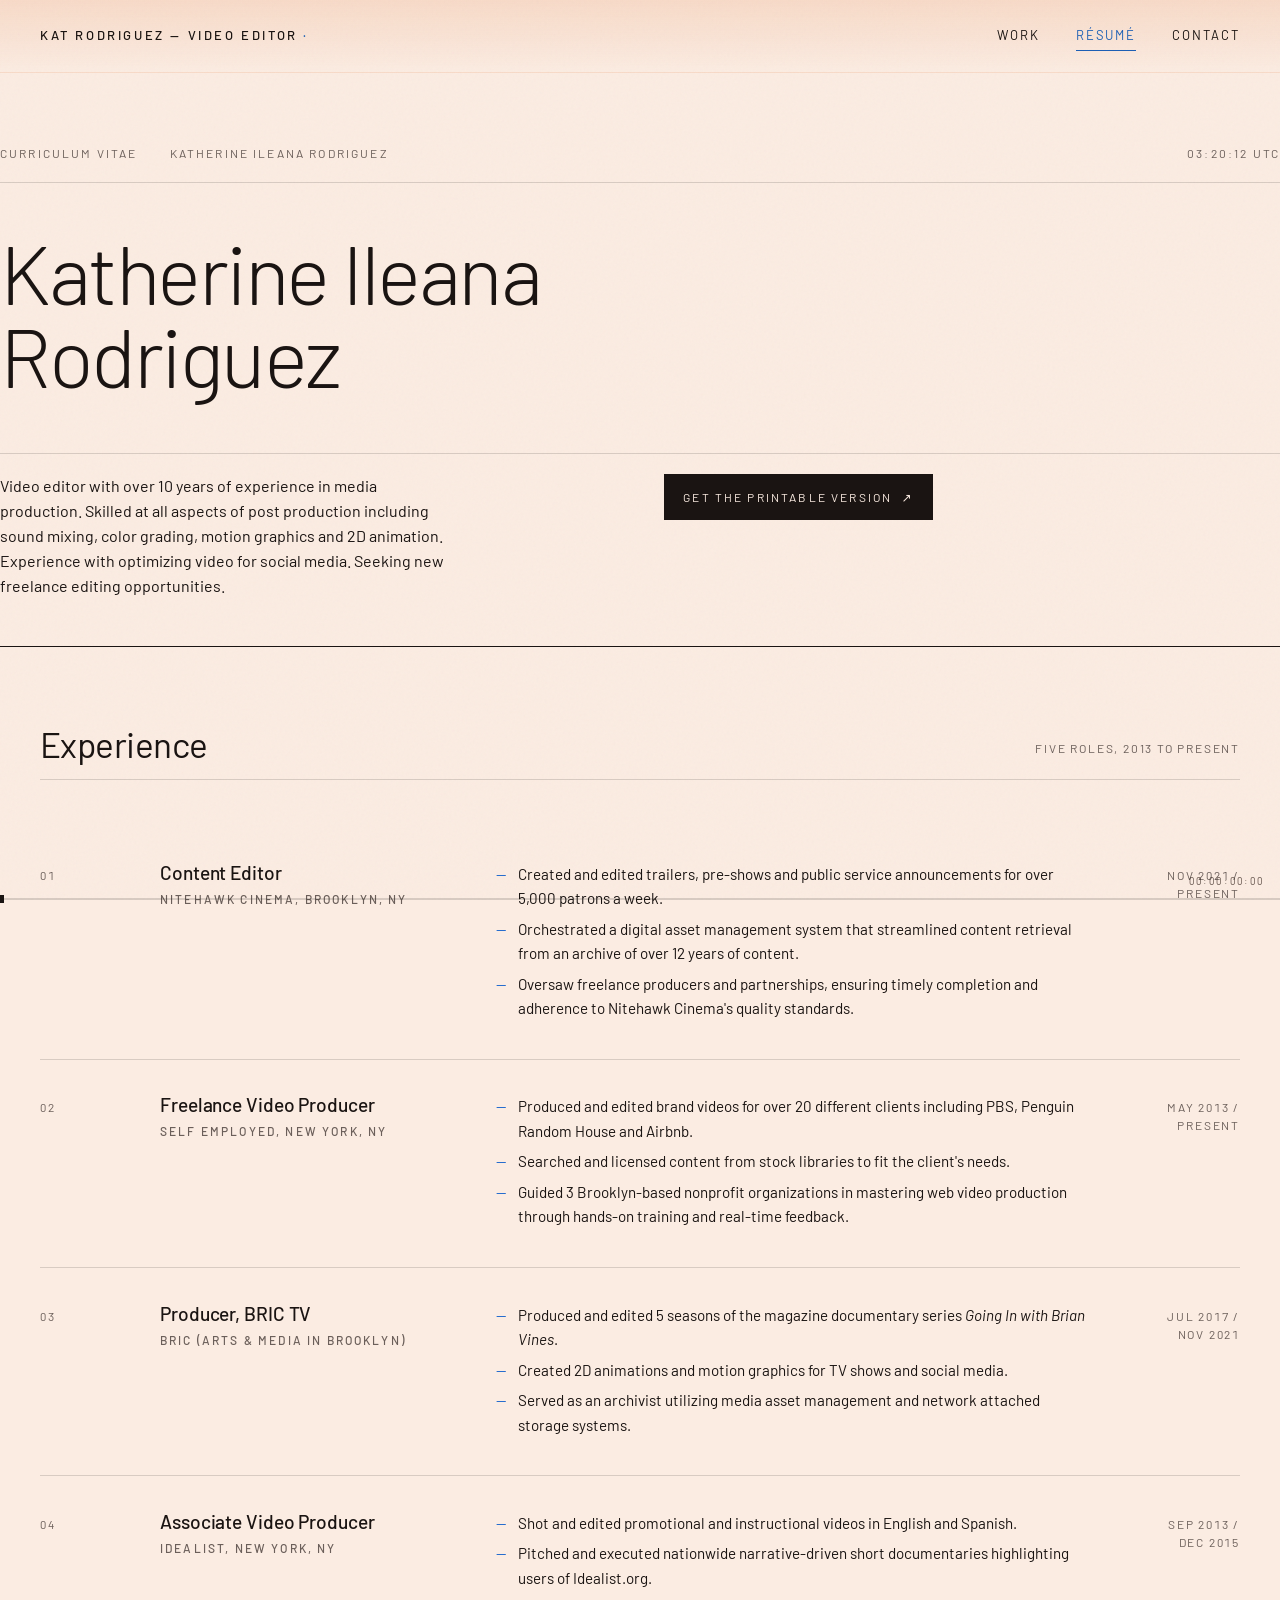
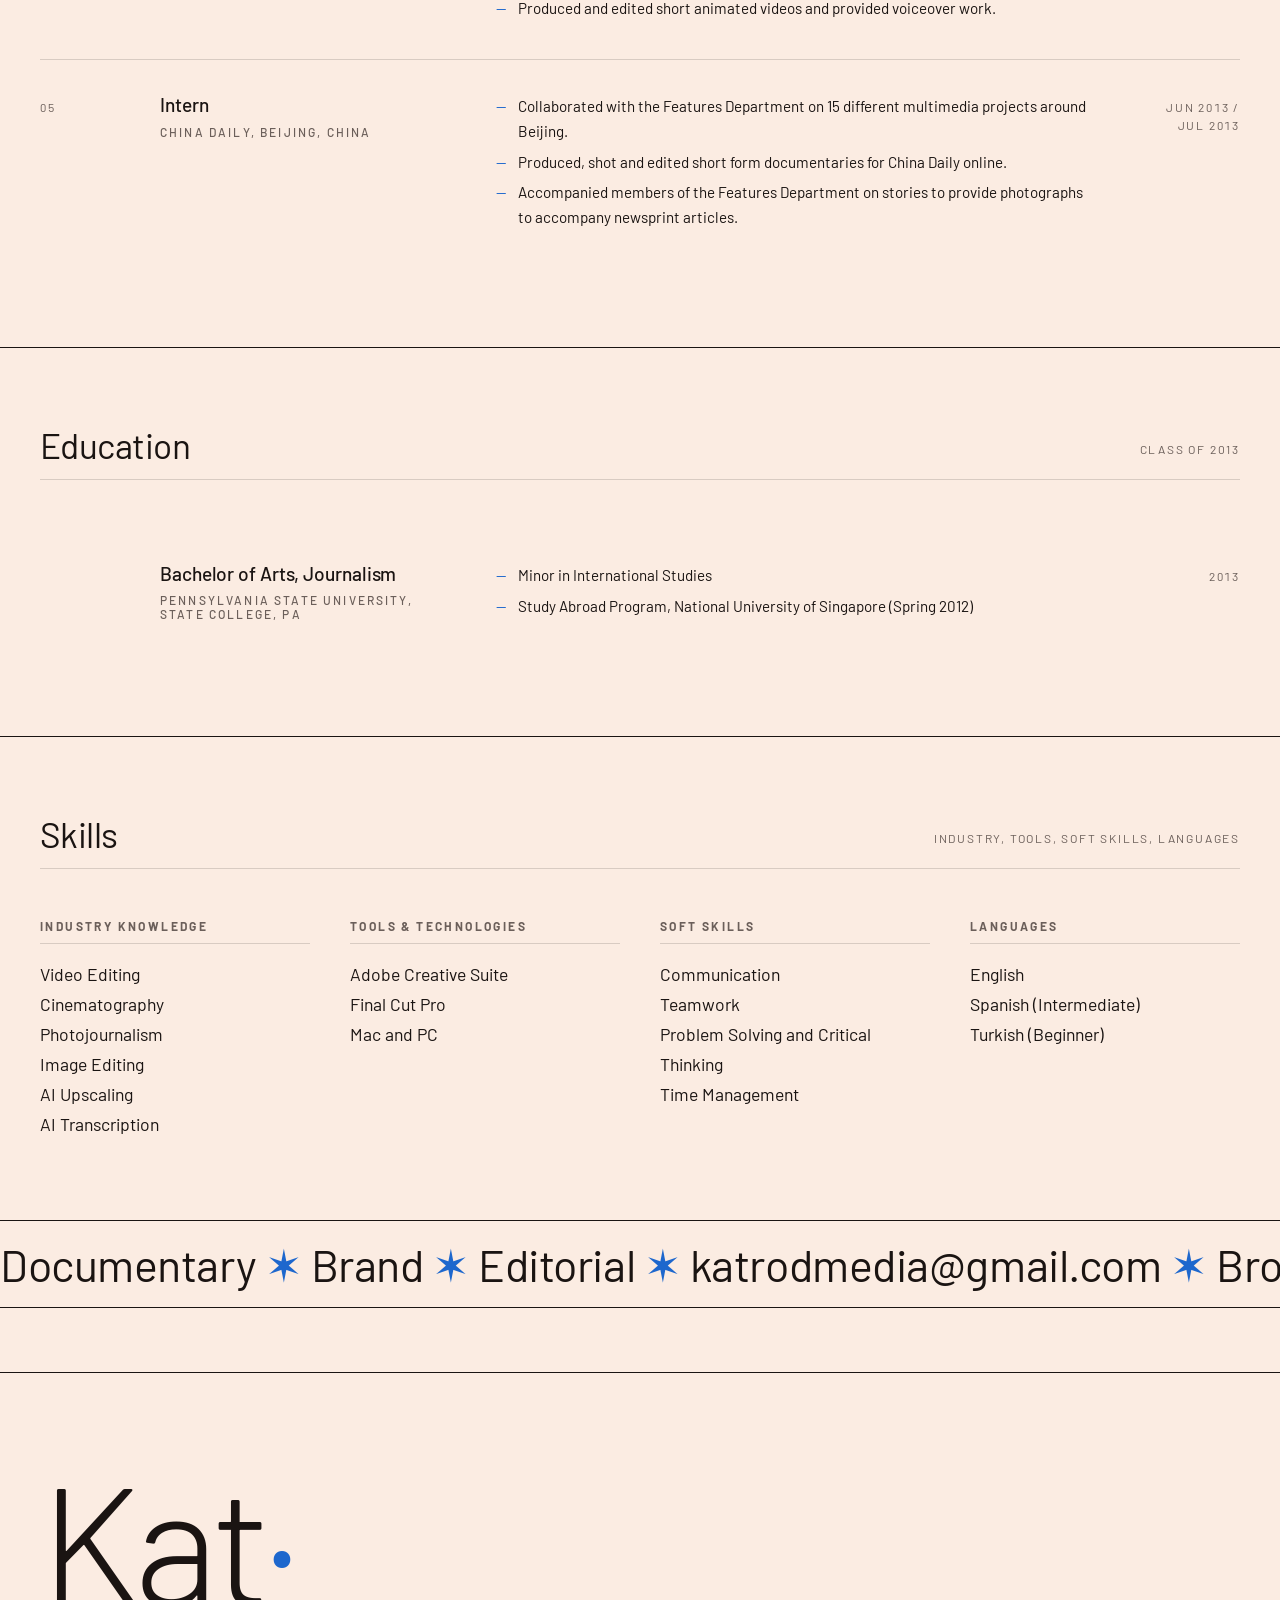
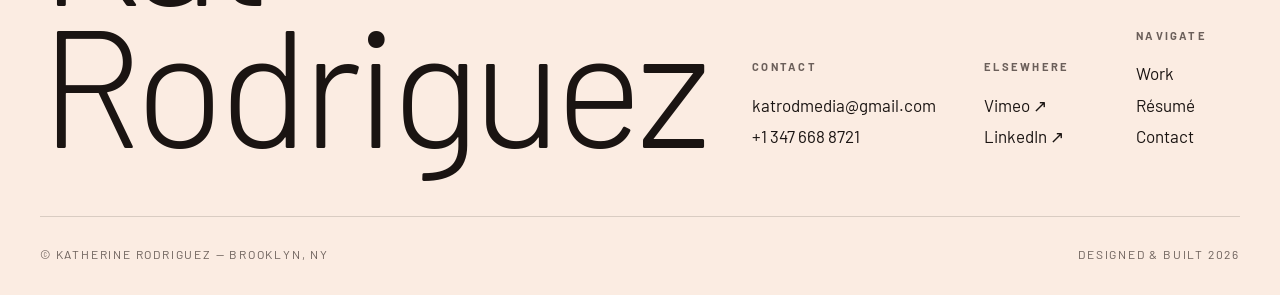
==== commit 19f4e80c: "Update resume.html" ====
--- a/resume.html
+++ b/resume.html
@@ -198,8 +198,8 @@
 
   <div class="marquee" aria-hidden="true">
     <div class="marquee-track">
-      <span>Let&apos;s cut something together <span class="dot">✶</span> katrodmedia@gmail.com <span class="dot">✶</span></span>
-      <span>Let&apos;s cut something together <span class="dot">✶</span> katrodmedia@gmail.com <span class="dot">✶</span></span>
+      <span>Documentary <span class="dot">✶</span> Brand <span class="dot">✶</span> Editorial <span class="dot">✶</span> katrodmedia@gmail.com <span class="dot">✶</span> Brooklyn, NY <span class="dot">✶</span></span>
+      <span>Documentary <span class="dot">✶</span> Brand <span class="dot">✶</span> Editorial <span class="dot">✶</span> katrodmedia@gmail.com <span class="dot">✶</span> Brooklyn, NY <span class="dot">✶</span></span>
     </div>
   </div>
 </main>
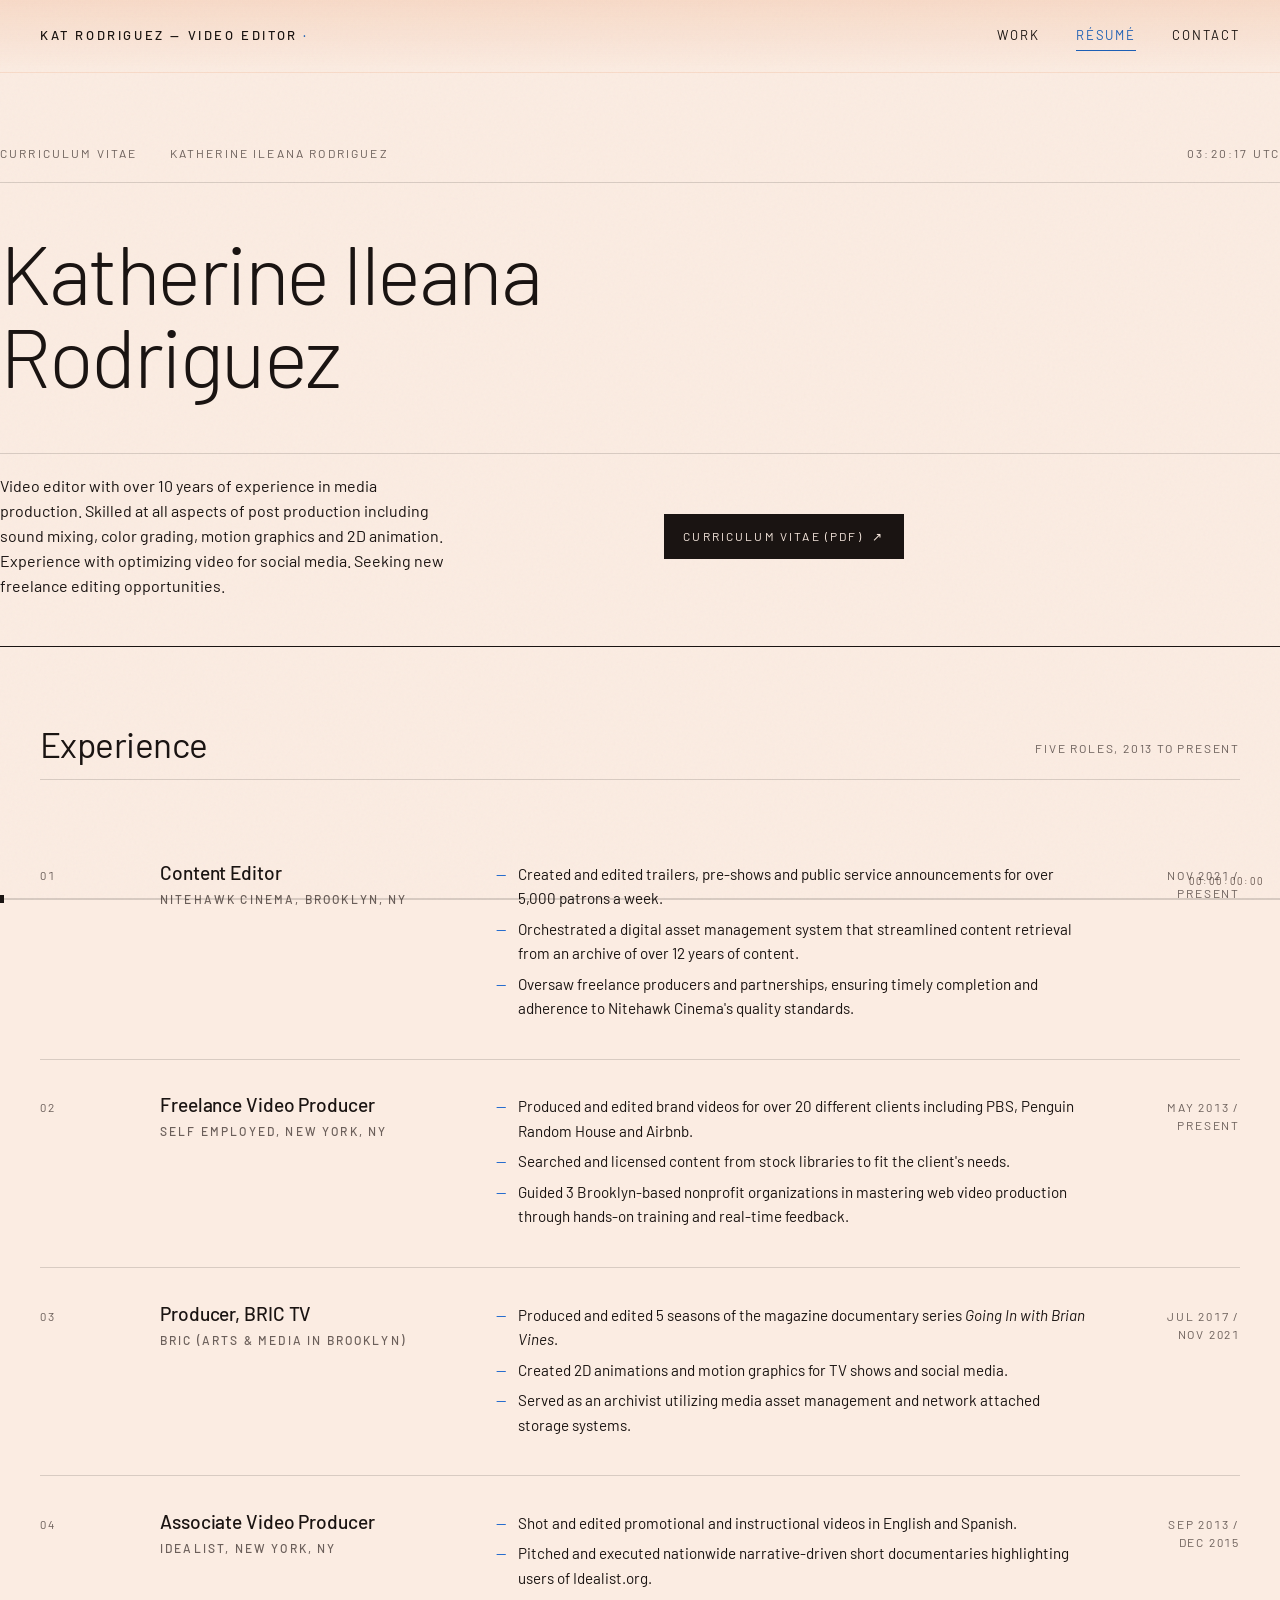
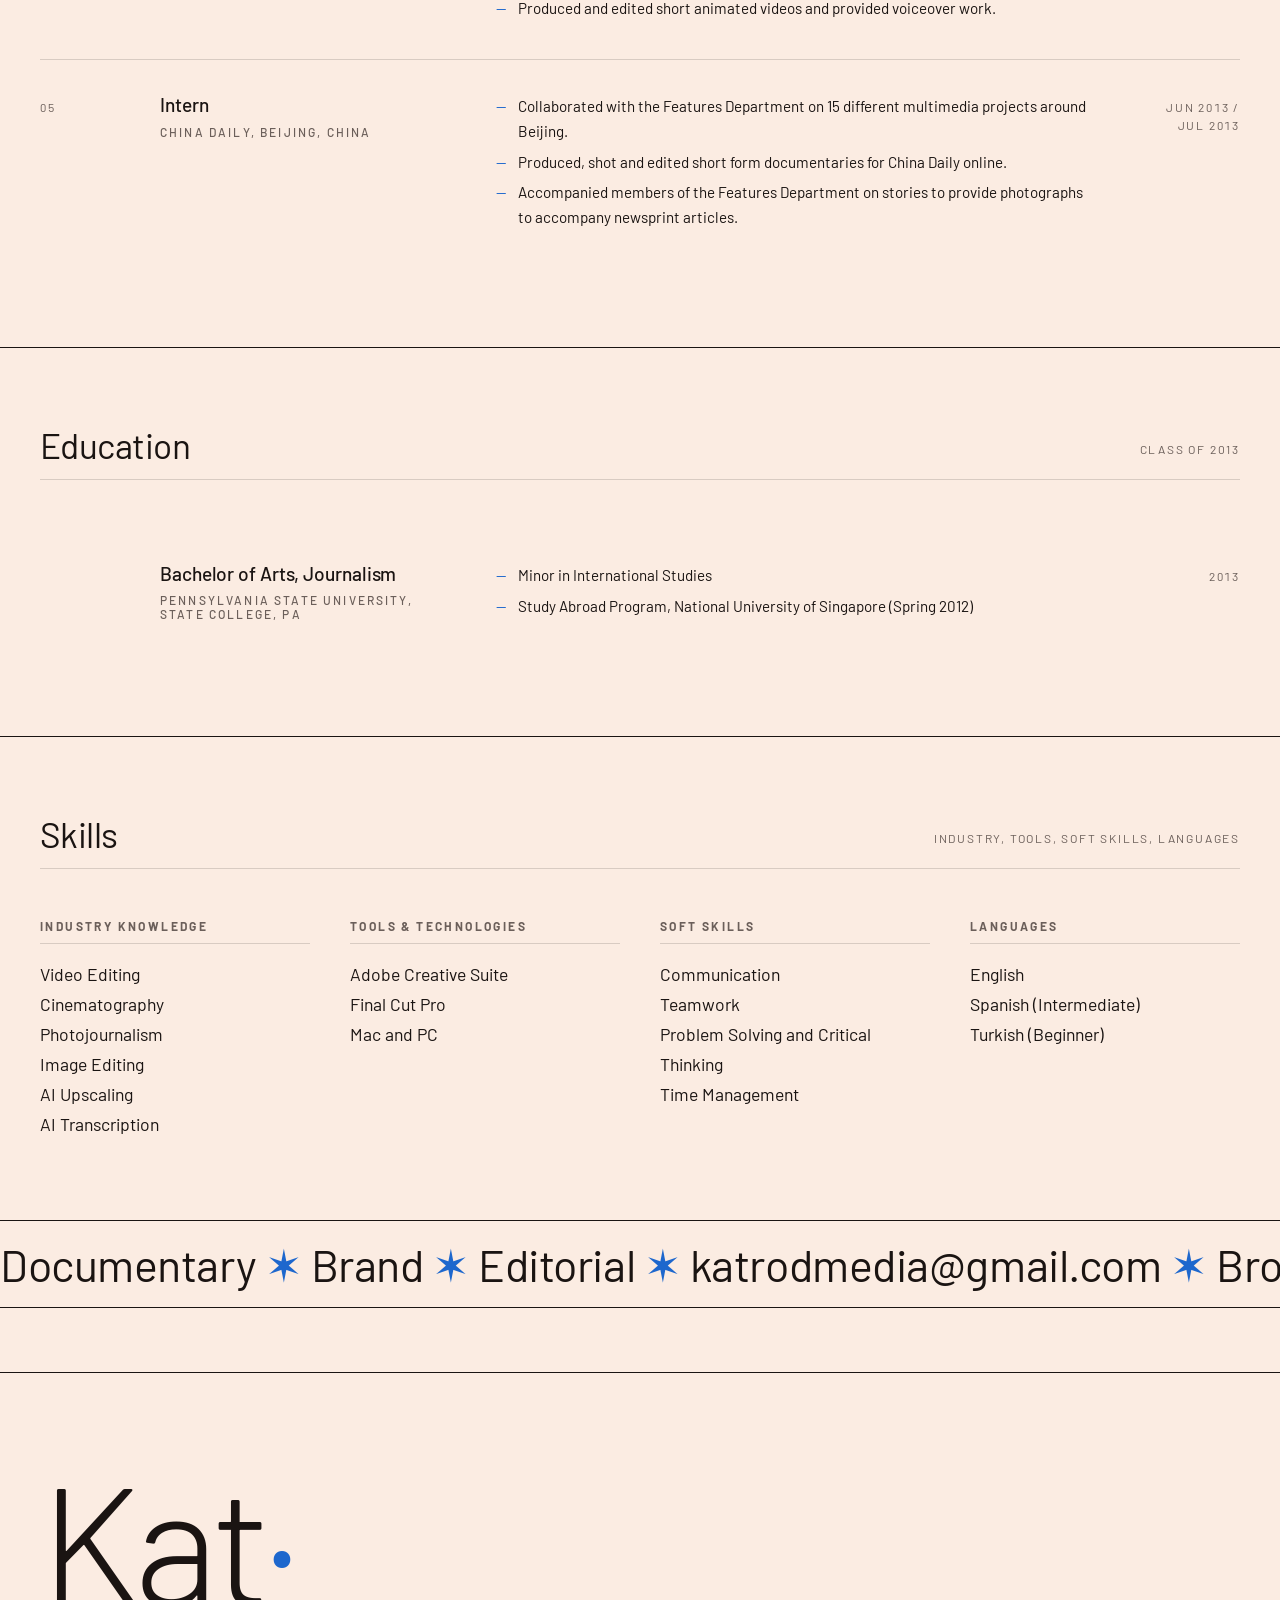
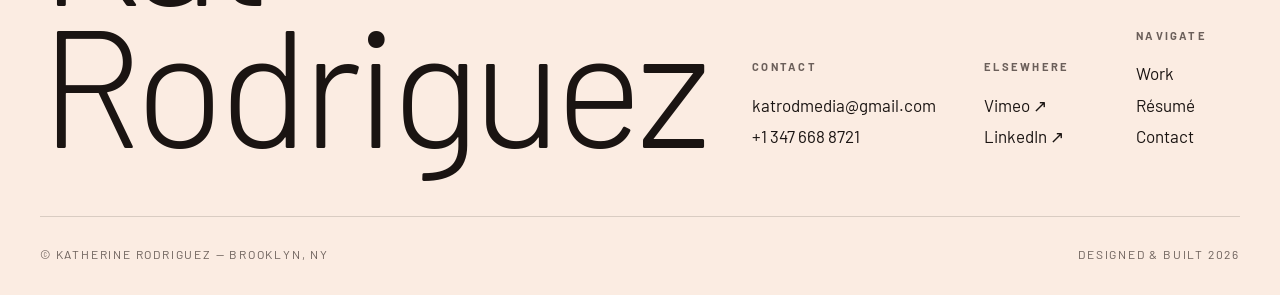
==== commit 3f927f74: "Fix mobile" ====
--- a/resume.html
+++ b/resume.html
@@ -41,7 +41,7 @@
       <p>Video editor with over 10 years of experience in media production. Skilled at all aspects of post production including sound mixing, color grading, motion graphics and 2D animation. Experience with optimizing video for social media. Seeking new freelance editing opportunities.</p>
       <div>
         <a class="btn" href="assets/kat-rodriguez-resume.pdf" target="_blank" rel="noopener">
-          Get the printable version <span class="arrow">↗</span>
+          Curriculum Vitae (PDF) <span class="arrow">↗</span>
         </a>
       </div>
     </div>
@@ -65,7 +65,7 @@
           <li>Orchestrated a digital asset management system that streamlined content retrieval from an archive of over 12 years of content.</li>
           <li>Oversaw freelance producers and partnerships, ensuring timely completion and adherence to Nitehawk Cinema&apos;s quality standards.</li>
         </ul>
-        <span class="resume-dates">Nov 2021 /<br/>Present</span>
+        <span class="resume-dates">Nov 2021 / <br/>Present</span>
       </div>
 
       <div class="resume-row">
@@ -79,7 +79,7 @@
           <li>Searched and licensed content from stock libraries to fit the client&apos;s needs.</li>
           <li>Guided 3 Brooklyn-based nonprofit organizations in mastering web video production through hands-on training and real-time feedback.</li>
         </ul>
-        <span class="resume-dates">May 2013 /<br/>Present</span>
+        <span class="resume-dates">May 2013 / <br/>Present</span>
       </div>
 
       <div class="resume-row">
@@ -93,7 +93,7 @@
           <li>Created 2D animations and motion graphics for TV shows and social media.</li>
           <li>Served as an archivist utilizing media asset management and network attached storage systems.</li>
         </ul>
-        <span class="resume-dates">Jul 2017 /<br/>Nov 2021</span>
+        <span class="resume-dates">Jul 2017 / <br/>Nov 2021</span>
       </div>
 
       <div class="resume-row">
@@ -107,7 +107,7 @@
           <li>Pitched and executed nationwide narrative-driven short documentaries highlighting users of Idealist.org.</li>
           <li>Produced and edited short animated videos and provided voiceover work.</li>
         </ul>
-        <span class="resume-dates">Sep 2013 /<br/>Dec 2015</span>
+        <span class="resume-dates">Sep 2013 / <br/>Dec 2015</span>
       </div>
 
       <div class="resume-row">
@@ -121,7 +121,7 @@
           <li>Produced, shot and edited short form documentaries for China Daily online.</li>
           <li>Accompanied members of the Features Department on stories to provide photographs to accompany newsprint articles.</li>
         </ul>
-        <span class="resume-dates">Jun 2013 /<br/>Jul 2013</span>
+        <span class="resume-dates">Jun 2013 / <br/>Jul 2013</span>
       </div>
     </div>
   </section>
--- a/styles.css
+++ b/styles.css
@@ -53,7 +53,7 @@
   position: fixed; top: 0; left: 0; right: 0;
   padding: 1.5rem 2.5rem;
   display: flex; justify-content: space-between; align-items: center;
-  z-index: 60;
+  z-index: 110;
   font-size: 0.8125rem;
   letter-spacing: 0.15em;
   text-transform: uppercase;
@@ -61,6 +61,7 @@
   background: linear-gradient(to bottom, var(--bg), transparent);
   transition: background 0.3s ease, padding 0.3s ease, border-color 0.3s ease;
   border-bottom: 1px solid transparent;
+  transform: translateZ(0);
 }
 header.scrolled {
   mix-blend-mode: normal;
@@ -327,13 +328,16 @@
   padding: 1rem 0;
   border-top: 1px solid var(--rule-soft);
   position: relative;
+  display: flex;
+  flex-direction: column;
 }
 .clients-grid li:nth-child(-n+3) { border-top: 0; padding-top: 0; }
 .clients-grid li .role {
   display: block;
   font-size: 0.7rem; letter-spacing: 0.2em; text-transform: uppercase;
   color: var(--ink-soft); font-weight: 400;
-  margin-top: 0.25rem;
+  margin-top: auto;
+  padding-top: 0.75rem;
 }
 
 /* ———————————————————————————————————————————————————— timeline playhead */
@@ -489,8 +493,10 @@
   gap: 3rem; margin-top: 3.5rem;
   padding-top: 1.25rem;
   border-top: 1px solid var(--rule-soft);
+  align-items: center;
 }
 .resume-sub p { font-size: 1rem; line-height: 1.55; max-width: 50ch; }
+.resume-sub > div:last-child { display: flex; align-items: center; }
 .btn {
   display: inline-flex; align-items: center; gap: 0.6rem;
   padding: 0.85rem 1.2rem;
@@ -662,8 +668,25 @@
   .hero-display { max-width: none; }
   .hero-grid, .hero-sub, .resume-sub, .about, .contact-grid, .skills-grid, .resume-section-head, .footer-grid { grid-template-columns: 1fr; gap: 2.5rem; }
   .hero-photo { max-width: 420px; aspect-ratio: 4/5; }
-  .resume-row { grid-template-columns: 1fr; gap: 0.75rem; padding: 1.75rem 0; }
-  .resume-dates, .resume-section-head .meta { text-align: left; }
+  .resume-row {
+    grid-template-columns: 1fr auto;
+    gap: 0.5rem 1.5rem;
+    padding: 1.75rem 0;
+  }
+  .resume-row .idx { grid-column: 1 / -1; }
+  .resume-row .resume-role { grid-column: 1; }
+  .resume-row .resume-bullets { grid-column: 1 / -1; }
+  .resume-row .resume-dates {
+    grid-column: 2;
+    text-align: right;
+    align-self: end;
+    white-space: nowrap;
+  }
+  .resume-section-head .meta { text-align: left; }
+  .resume-section-head { margin-bottom: 0; }
+  .resume-section-head .meta { display: none; }
+  .resume-section { padding: 2.5rem 0; }
+  .resume-dates br { display: none; }
   .project { grid-template-columns: 2.5rem 1fr 2rem; gap: 1.25rem; }
   .project-meta { font-size: 0.6875rem; gap: 0.4rem 1rem; }
   .clients-grid { grid-template-columns: repeat(2, 1fr); }
@@ -674,11 +697,21 @@
   .contact-photo { max-width: 360px; }
   .contact-list li { grid-template-columns: 1fr auto; gap: 0.5rem 1rem; }
   .contact-list .key { grid-column: 1 / -1; margin-bottom: 0.15rem; padding-top: 0; }
-  header { padding: 1.1rem 1.25rem; font-size: 0.75rem; }
+  header {
+    padding: 1.1rem 1.25rem; font-size: 0.75rem;
+    mix-blend-mode: normal;
+    background: rgba(251, 236, 226, 0.96);
+    -webkit-backdrop-filter: blur(8px);
+    backdrop-filter: blur(8px);
+    border-bottom: 1px solid var(--rule-soft);
+  }
+  header.scrolled { background: rgba(251, 236, 226, 0.96); }
   header nav { gap: 1.25rem; }
   header .mark span { display: none; }
   .container { padding: 0 1.25rem; }
   .hero { padding-top: 7rem; }
+  .hero .slate { display: none; }
+  .resume-sub > div:last-child { justify-content: center; margin-bottom: 1.5rem; }
   .footer-meta { font-size: 0.65rem; }
 }
 @media (max-width: 640px) {
